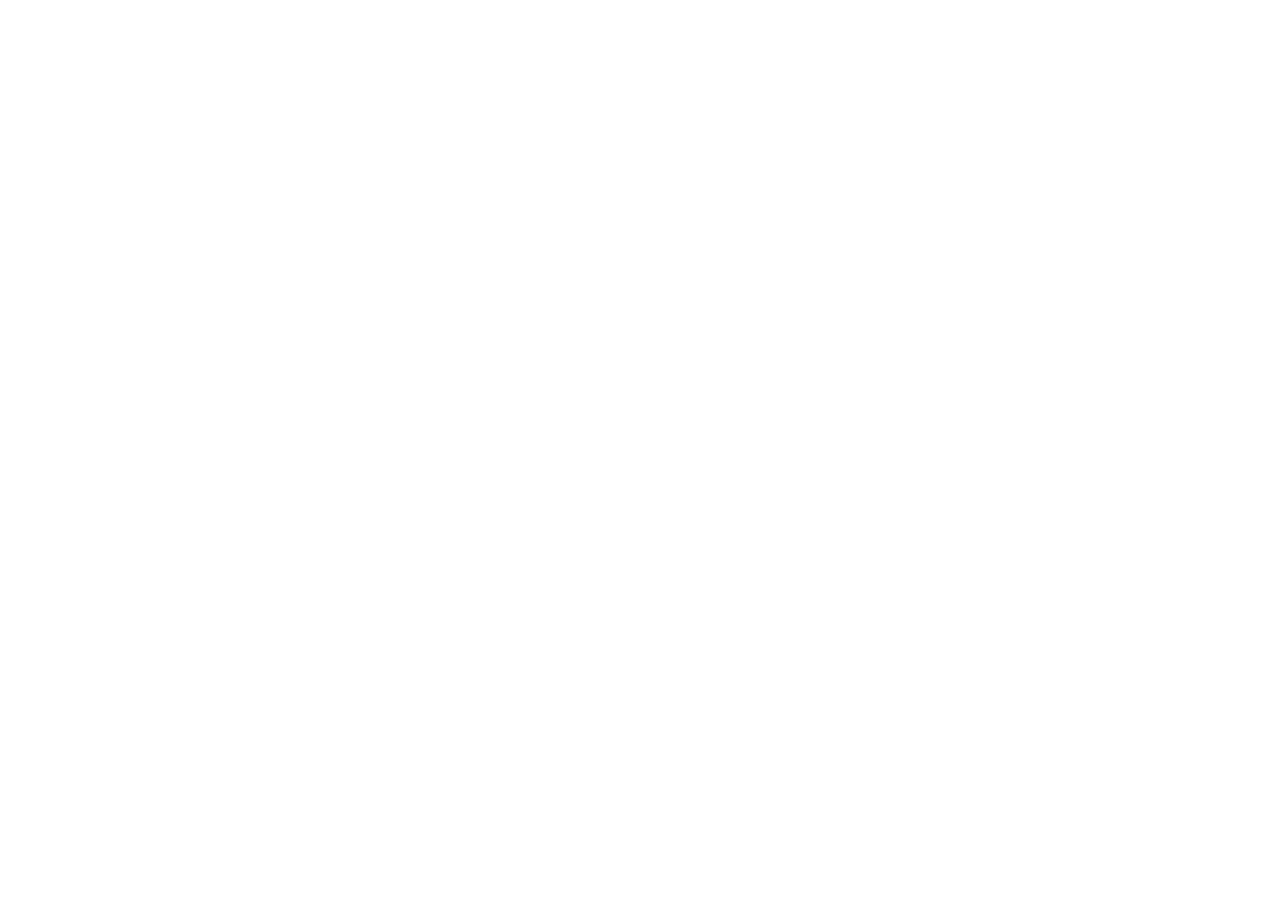
==== faq.html @ b0db0091 "Create FAQ page with key questions and answers." ====
<!DOCTYPE html>
<html lang="uk">
<head>
  <meta charset="UTF-8">
  <title>Часті запитання | AdoptMe Elite Shops</title>
  <link rel="stylesheet" href="style.css">
</head>
<body>
  <main class="faq-section">
    <h1>Часті запитання</h1>
    <div class="faq-item">
      <h2>Чому нам довіряють?</h2>
      <p>Ми гарантуємо чесну угоду та прозорі умови. Якщо у вас виникнуть питання чи складнощі, ми завжди допоможемо та вирішимо ситуацію на вашу користь.</p>
    </div>
    <div class="faq-item">
      <h2>Що буде, якщо не буде оплати?</h2>
      <p>Якщо ви не скинете гроші протягом 10-20 хвилин після замовлення, ми повернемо вам вашого пета.</p>
    </div>
    <div class="faq-item">
      <h2>Що якщо ми не отримаємо оплату?</h2>
      <p>Якщо ми не отримуємо грошей, ми просто повертаємо вам пета ― усе чесно та безпечно.</p>
    </div>
  </main>
</body>
</html>
---- style.css ----
<style>
    :root {
        --accent: linear-gradient(135deg, #6c5ce7 0%, #a29bfe 100%);
        --accent-solid: #6c5ce7;
        --bg-dark: #05060a;
        --card-bg: linear-gradient(180deg, #161b22 0%, #0d1117 100%);
        --glass-border: rgba(255, 255, 255, 0.08);
    }

    * { box-sizing: border-box; margin: 0; padding: 0; }
    
    ::-webkit-scrollbar { width: 6px; }
    ::-webkit-scrollbar-thumb { background: #333; border-radius: 10px; }

    body {
        font-family: 'Montserrat', sans-serif;
        background: var(--bg-dark); color: #fff;
        display: flex; height: 100vh; overflow: hidden;
    }

    /* SIDEBAR - Desktop */
    .sidebar {
        width: 300px; background: #0d1117; border-right: 1px solid var(--glass-border);
        padding: 40px 25px; display: flex; flex-direction: column; z-index: 100;
        transition: 0.3s;
    }

    .logo {
        font-weight: 900; font-size: 24px; text-align: center; margin-bottom: 40px;
        background: linear-gradient(90deg, #a29bfe, #6c5ce7);
        -webkit-background-clip: text; -webkit-text-fill-color: transparent;
    }

    .search-box { position: relative; margin-bottom: 25px; }
    .search-box input {
        width: 100%; background: #05060a; border: 1px solid var(--glass-border);
        padding: 14px 14px 14px 45px; border-radius: 12px; color: #fff; outline: none;
    }
    .search-box i { position: absolute; left: 15px; top: 15px; color: var(--accent-solid); }

    .nav-link {
        padding: 15px 20px; border-radius: 12px; color: #8b949e;
        text-decoration: none; font-weight: 700; margin-bottom: 10px;
        display: flex; align-items: center; gap: 12px; cursor: pointer; transition: 0.3s;
    }
    .nav-link.active { background: var(--accent); color: #fff; }
    .nav-link.support-link { margin-top: 20px; border: 1px solid var(--accent-solid); color: var(--accent-solid); }

    /* GRID & MAIN */
    .main { flex: 1; overflow-y: auto; padding: 40px; }
    .grid { display: grid; grid-template-columns: repeat(auto-fill, minmax(280px, 1fr)); gap: 25px; }

    .card {
        background: var(--card-bg); border: 1px solid var(--glass-border);
        border-radius: 30px; padding: 30px; text-align: center;
        transition: 0.4s; cursor: pointer; position: relative;
    }
    .card:hover { transform: translateY(-10px); border-color: #6c5ce7; box-shadow: 0 15px 30px rgba(0,0,0,0.5); }

    .card img { width: 140px; height: 140px; object-fit: contain; margin-bottom: 15px; pointer-events: none; }
    .rarity { color: #ff7675; font-size: 10px; font-weight: 900; letter-spacing: 2px; margin-bottom: 5px; }
    .pet-info-small { font-size: 11px; color: #8b949e; font-weight: 700; margin-bottom: 15px; }
    .pet-name { font-size: 19px; font-weight: 900; margin-bottom: 20px; }

    .tg-btn {
        background: #0088cc; color: #fff !important; text-decoration: none;
        padding: 14px; width: 100%; border-radius: 12px;
        display: flex; align-items: center; justify-content: center; gap: 8px;
        font-weight: 800; font-size: 10px; text-transform: uppercase;
        transition: 0.3s; position: relative; z-index: 10;
    }

    /* MODALS */
    .overlay {
        position: fixed; inset: 0; background: rgba(0,0,0,0.85);
        display: none; justify-content: center; align-items: center; z-index: 1000;
        backdrop-filter: blur(8px);
    }
    .modal {
        background: #161b22; color: #fff; width: 90%; max-width: 450px;
        border-radius: 35px; padding: 40px; position: relative; text-align: center;
        border: 1px solid var(--glass-border);
    }
    .info-tag { background: rgba(255,255,255,0.05); padding: 12px; border-radius: 12px; margin: 15px 0; font-size: 14px; color: #a29bfe; font-weight: 700; border: 1px solid rgba(162, 155, 254, 0.2); }
    .close-btn { position: absolute; top: 20px; right: 20px; font-size: 24px; cursor: pointer; color: #444; }

    .lang-switcher { margin-top: auto; display: flex; gap: 10px; padding-top: 20px; }
    .l-btn { background: #161b22; border: 1px solid var(--glass-border); color: #fff; padding: 8px; border-radius: 8px; cursor: pointer; flex: 1; }
    .l-btn.active { background: var(--accent-solid); }

    /* MOBILE ADAPTATION - ТУТ ОСНОВНІ ЗМІНИ */
    @media (max-width: 768px) {
        body { flex-direction: column; overflow-y: auto; height: auto; }
        
        .sidebar { 
            width: 100%; height: auto; position: sticky; top: 0; 
            padding: 15px; border-right: none; border-bottom: 1px solid var(--glass-border); 
            background: #0d1117;
        }

        .logo { font-size: 20px; margin-bottom: 15px; }

        .search-box { margin-bottom: 15px; }

        /* Кнопки навігації в ряд на телефоні */
        .nav-link { 
            display: inline-flex; width: auto; margin-right: 8px; margin-bottom: 5px; 
            padding: 10px 15px; font-size: 13px; 
        }
        .nav-link.support-link { margin-top: 0; }

        .lang-switcher { 
            display: flex; margin-top: 10px; padding-top: 0; 
            position: absolute; top: 15px; right: 15px; width: 80px;
        }
        .l-btn { padding: 5px; font-size: 11px; }

        .main { padding: 15px; }

        /* Робимо 2 колонки для петов на мобілках */
        .grid { 
            grid-template-columns: repeat(auto-fill, minmax(150px, 1fr)); 
            gap: 15px; 
        }

        .card { padding: 15px; border-radius: 20px; }
        .card img { width: 100px; height: 100px; }
        .pet-name { font-size: 15px; margin-bottom: 15px; }
        .pet-info-small { font-size: 9px; }
        .tg-btn { padding: 10px; font-size: 9px; }
    }
</style>
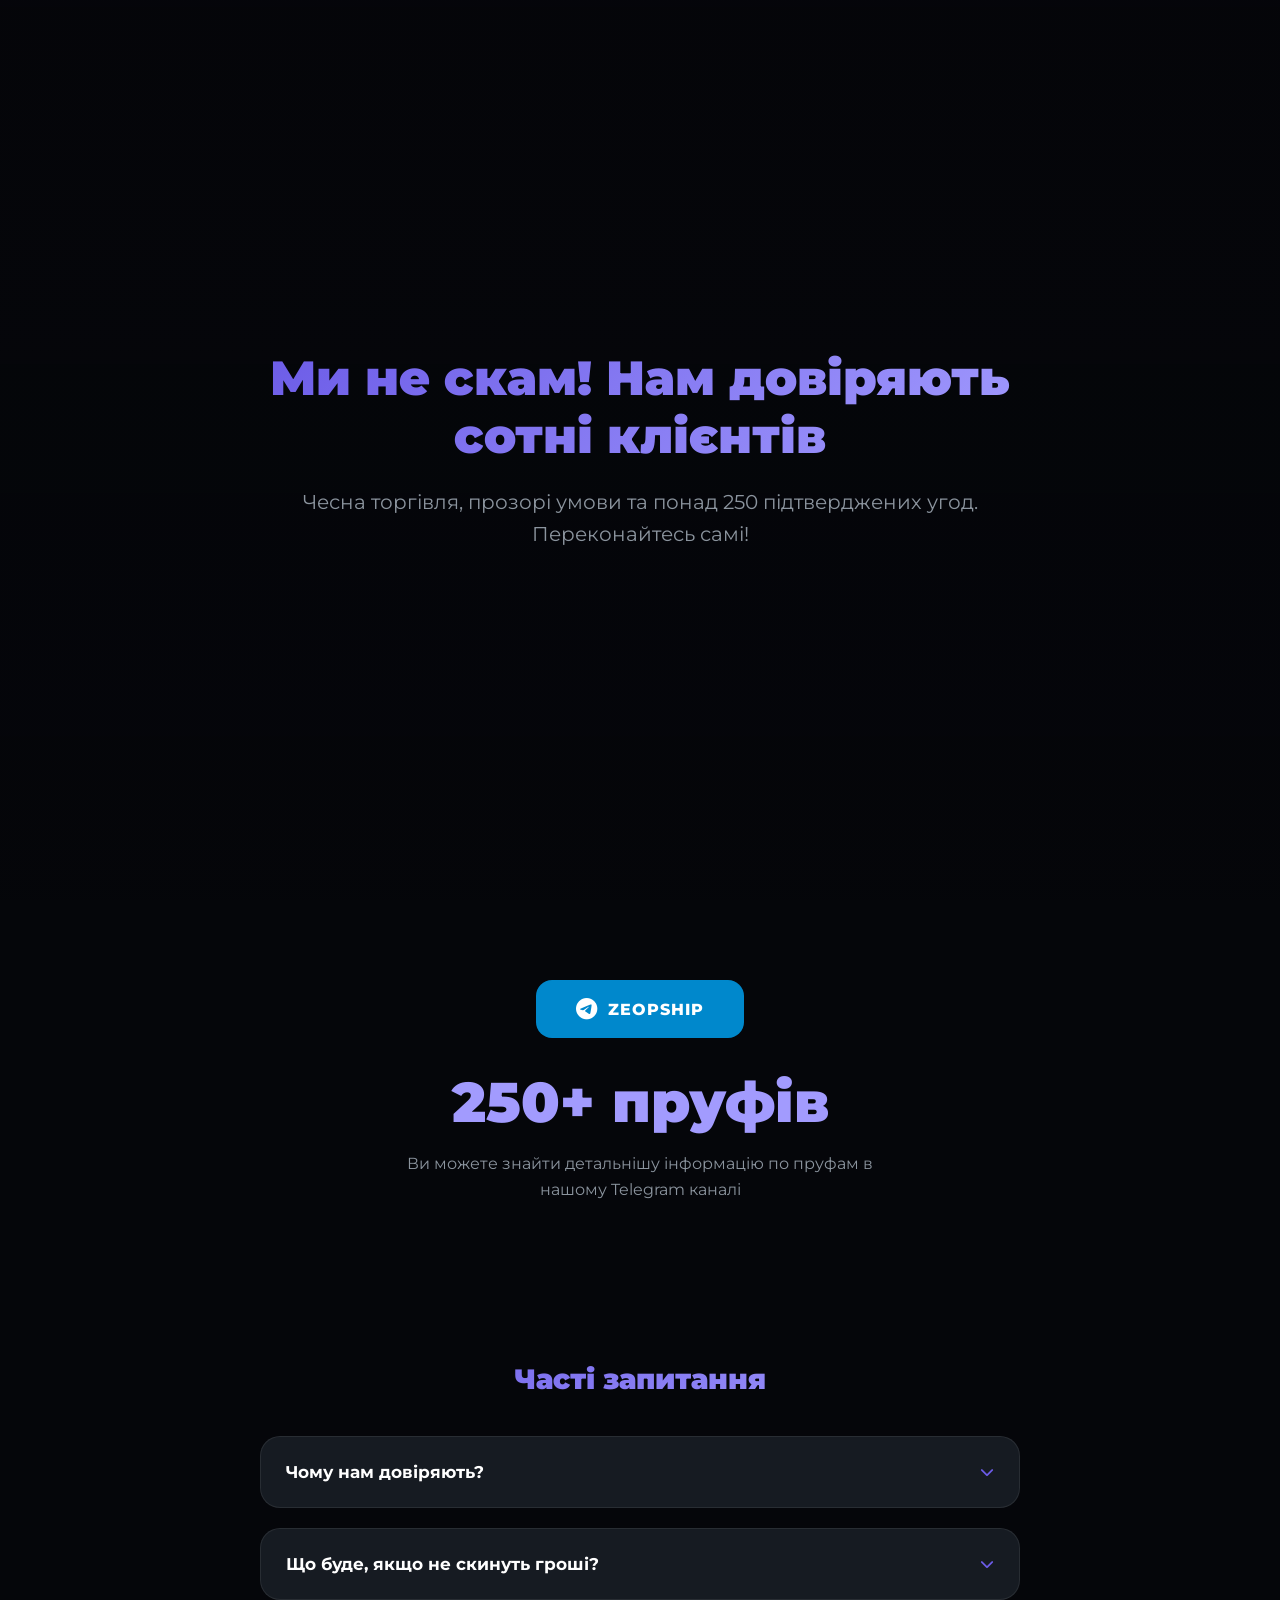
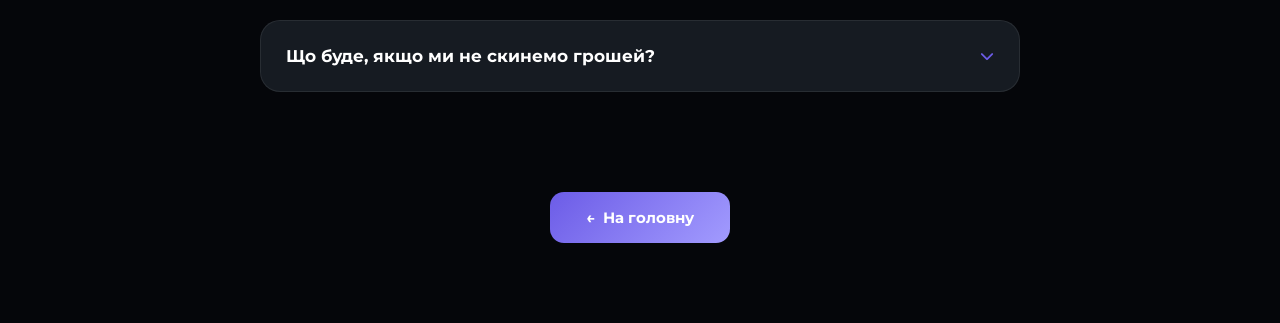
==== commit 68a33988: "Rewrite faq.html: hero video, proofs section, FAQ accordion, back button - Dark theme matching index" ====
--- a/faq.html
+++ b/faq.html
@@ -1,25 +1,336 @@
 <!DOCTYPE html>
 <html lang="uk">
 <head>
-  <meta charset="UTF-8">
-  <title>Часті запитання | AdoptMe Elite Shops</title>
-  <link rel="stylesheet" href="style.css">
+    <meta charset="UTF-8">
+    <meta name="viewport" content="width=device-width, initial-scale=1.0">
+    <title>Часті запитання | AdoptMe Elite Shops</title>
+    <link rel="stylesheet" href="https://cdnjs.cloudflare.com/ajax/libs/font-awesome/6.5.1/css/all.min.css">
+    <link href="https://fonts.googleapis.com/css2?family=Montserrat:wght@300;400;700;900&display=swap" rel="stylesheet">
+    <style>
+        /* --- CSS ЗМІННІ --- */
+        :root {
+            --accent: linear-gradient(135deg, #6c5ce7 0%, #a29bfe 100%);
+            --accent-solid: #6c5ce7;
+            --accent-light: #a29bfe;
+            --bg-dark: #05060a;
+            --card-bg: linear-gradient(180deg, #161b22 0%, #0d1117 100%);
+            --sidebar-bg: #0d1117;
+            --glass-border: rgba(255, 255, 255, 0.08);
+            --text-main: #fff;
+            --text-muted: #8b949e;
+            --shadow-main: 0 10px 30px rgba(0,0,0,0.5);
+            --transition: all 0.4s cubic-bezier(0.175, 0.885, 0.32, 1.275);
+        }
+
+        * { box-sizing: border-box; margin: 0; padding: 0; outline: none; -webkit-tap-highlight-color: transparent; }
+
+        ::-webkit-scrollbar { width: 6px; }
+        ::-webkit-scrollbar-thumb { background: #333; border-radius: 10px; }
+
+        body {
+            font-family: 'Montserrat', sans-serif;
+            background: var(--bg-dark);
+            color: var(--text-main);
+            overflow-x: hidden;
+            opacity: 0;
+            animation: bodyFadeIn 1s forwards;
+        }
+
+        @keyframes bodyFadeIn { to { opacity: 1; } }
+
+        /* --- HERO СЕКЦІЯ З ВІДЕО ФОНОМ --- */
+        .hero {
+            position: relative;
+            width: 100%;
+            height: 100vh;
+            min-height: 500px;
+            display: flex;
+            align-items: center;
+            justify-content: center;
+            text-align: center;
+            overflow: hidden;
+        }
+
+        .hero-overlay {
+            position: absolute;
+            inset: 0;
+            background: linear-gradient(180deg, rgba(5,6,10,0.7) 0%, rgba(5,6,10,0.95) 100%);
+            z-index: 1;
+        }
+
+        .hero-video {
+            position: absolute;
+            top: 0;
+            left: 0;
+            width: 100%;
+            height: 100%;
+            object-fit: cover;
+            opacity: 0.3;
+            z-index: 0;
+        }
+
+        .hero-content {
+            position: relative;
+            z-index: 2;
+            max-width: 800px;
+            padding: 0 20px;
+        }
+
+        .hero-content h1 {
+            font-size: 48px;
+            font-weight: 900;
+            margin-bottom: 20px;
+            background: var(--accent);
+            -webkit-background-clip: text;
+            -webkit-text-fill-color: transparent;
+            line-height: 1.2;
+        }
+
+        .hero-content p {
+            font-size: 20px;
+            color: var(--text-muted);
+            font-weight: 400;
+            line-height: 1.6;
+        }
+
+        /* --- СЕКЦІЯ ПРУФІВ --- */
+        .proofs-section {
+            padding: 80px 20px;
+            text-align: center;
+        }
+
+        .tg-btn {
+            display: inline-flex;
+            align-items: center;
+            justify-content: center;
+            gap: 10px;
+            background: #0088cc;
+            color: #fff !important;
+            text-decoration: none;
+            padding: 18px 40px;
+            border-radius: 16px;
+            font-weight: 800;
+            font-size: 16px;
+            text-transform: uppercase;
+            letter-spacing: 1px;
+            transition: var(--transition);
+        }
+
+        .tg-btn:hover {
+            transform: translateY(-4px);
+            box-shadow: 0 10px 30px rgba(0, 136, 204, 0.4);
+        }
+
+        .tg-btn i {
+            font-size: 22px;
+        }
+
+        .proofs-count {
+            font-size: 56px;
+            font-weight: 900;
+            color: var(--accent-light);
+            margin-top: 30px;
+        }
+
+        .proofs-desc {
+            font-size: 16px;
+            color: var(--text-muted);
+            margin-top: 15px;
+            max-width: 500px;
+            margin-left: auto;
+            margin-right: auto;
+            line-height: 1.6;
+        }
+
+        /* --- FAQ СЕКЦІЯ --- */
+        .faq-section {
+            padding: 80px 20px 60px;
+            max-width: 800px;
+            margin: 0 auto;
+        }
+
+        .faq-title {
+            font-size: 28px;
+            font-weight: 900;
+            text-align: center;
+            background: var(--accent);
+            -webkit-background-clip: text;
+            -webkit-text-fill-color: transparent;
+            margin-bottom: 40px;
+        }
+
+        .faq-item {
+            background: #161b22;
+            border: 1px solid rgba(255, 255, 255, 0.08);
+            border-radius: 20px;
+            padding: 25px;
+            margin-bottom: 20px;
+            cursor: pointer;
+            transition: var(--transition);
+        }
+
+        .faq-item:hover {
+            border-color: #6c5ce7;
+            box-shadow: 0 5px 20px rgba(108, 92, 231, 0.15);
+        }
+
+        .faq-question {
+            display: flex;
+            align-items: center;
+            justify-content: space-between;
+            font-size: 17px;
+            font-weight: 700;
+            color: var(--text-main);
+        }
+
+        .faq-question i {
+            font-size: 14px;
+            color: var(--accent-solid);
+            transition: transform 0.3s ease;
+        }
+
+        .faq-item.active .faq-question i {
+            transform: rotate(180deg);
+        }
+
+        .faq-answer {
+            max-height: 0;
+            overflow: hidden;
+            transition: max-height 0.4s ease, padding 0.4s ease;
+        }
+
+        .faq-item.active .faq-answer {
+            max-height: 300px;
+            padding-top: 18px;
+        }
+
+        .faq-answer p {
+            font-size: 15px;
+            color: var(--text-muted);
+            line-height: 1.7;
+        }
+
+        /* --- КНОПКА НАЗАД --- */
+        .back-section {
+            padding: 20px 20px 80px;
+            text-align: center;
+        }
+
+        .back-btn {
+            display: inline-flex;
+            align-items: center;
+            gap: 8px;
+            padding: 16px 36px;
+            border-radius: 14px;
+            background: var(--accent);
+            color: #fff;
+            text-decoration: none;
+            font-weight: 700;
+            font-size: 15px;
+            transition: var(--transition);
+        }
+
+        .back-btn:hover {
+            transform: translateY(-4px);
+            box-shadow: 0 10px 30px rgba(108, 92, 231, 0.4);
+        }
+
+        /* --- АДАПТИВНІСТЬ --- */
+        @media (max-width: 768px) {
+            .hero { height: 70vh; min-height: 400px; }
+            .hero-content h1 { font-size: 28px; }
+            .hero-content p { font-size: 16px; }
+            .proofs-section { padding: 50px 20px; }
+            .proofs-count { font-size: 40px; }
+            .tg-btn { padding: 14px 30px; font-size: 14px; }
+            .faq-section { padding: 50px 15px 40px; }
+            .faq-title { font-size: 22px; }
+            .faq-question { font-size: 15px; }
+            .faq-answer p { font-size: 14px; }
+        }
+
+        @media (max-width: 480px) {
+            .hero-content h1 { font-size: 22px; }
+            .hero-content p { font-size: 14px; }
+            .proofs-count { font-size: 32px; }
+            .tg-btn { padding: 12px 24px; font-size: 12px; }
+            .faq-question { font-size: 14px; }
+        }
+    </style>
 </head>
 <body>
-  <main class="faq-section">
-    <h1>Часті запитання</h1>
-    <div class="faq-item">
-      <h2>Чому нам довіряють?</h2>
-      <p>Ми гарантуємо чесну угоду та прозорі умови. Якщо у вас виникнуть питання чи складнощі, ми завжди допоможемо та вирішимо ситуацію на вашу користь.</p>
+
+    <!-- ===== HERO СЕКЦІЯ З ВІДЕО ФОНОМ ===== -->
+    <section class="hero">
+        <!-- ЗАМІНІТЬ src ВІДЕО НА СВОЄ ПОСИЛАННЯ -->
+        <video class="hero-video" autoplay muted loop playsinline>
+            <source src="" type="video/mp4">
+        </video>
+        <div class="hero-overlay"></div>
+        <div class="hero-content">
+            <h1>Ми не скам! Нам довіряють сотні клієнтів</h1>
+            <p>Чесна торгівля, прозорі умови та понад 250 підтверджених угод. Переконайтесь самі!</p>
+        </div>
+    </section>
+
+    <!-- ===== СЕКЦІЯ ПРУФІВ ===== -->
+    <section class="proofs-section">
+        <a href="https://t.me/zeopship" target="_blank" class="tg-btn">
+            <i class="fa-brands fa-telegram"></i> ZEOPSHIP
+        </a>
+        <div class="proofs-count">250+ пруфів</div>
+        <p class="proofs-desc">Ви можете знайти детальнішу інформацію по пруфам в нашому Telegram каналі</p>
+    </section>
+
+    <!-- ===== FAQ СЕКЦІЯ ===== -->
+    <section class="faq-section">
+        <h2 class="faq-title">Часті запитання</h2>
+
+        <div class="faq-item">
+            <div class="faq-question" onclick="toggleFaq(this)">
+                <span>Чому нам довіряють?</span>
+                <i class="fa-solid fa-chevron-down"></i>
+            </div>
+            <div class="faq-answer">
+                <p>Ми гарантуємо чесну угоду та прозорі умови. У нас вже понад 250 успішних угод, підтверджених у нашому Telegram каналі @zeopship. Ми працюємо відкрито — кожна угода фіксується як пруф. Якщо у вас виникнуть питання чи складнощі, ми завжди допоможемо та вирішимо ситуацію на вашу користь.</p>
+            </div>
+        </div>
+
+        <div class="faq-item">
+            <div class="faq-question" onclick="toggleFaq(this)">
+                <span>Що буде, якщо не скинуть гроші?</span>
+                <i class="fa-solid fa-chevron-down"></i>
+            </div>
+            <div class="faq-answer">
+                <p>Якщо ви не скинете гроші протягом 10-20 хвилин після замовлення, ми просто повернемо вам вашого пета. Жодних ризиків для вас — все чесно та безпечно.</p>
+            </div>
+        </div>
+
+        <div class="faq-item">
+            <div class="faq-question" onclick="toggleFaq(this)">
+                <span>Що буде, якщо ми не скинемо грошей?</span>
+                <i class="fa-solid fa-chevron-down"></i>
+            </div>
+            <div class="faq-answer">
+                <p>Якщо ми не отримуємо оплату, ми просто повертаємо вам пета назад. Ми працюємо чесно і ніколи не обманюємо наших клієнтів. Ваша безпека — наш пріоритет.</p>
+            </div>
+        </div>
+    </section>
+
+    <!-- ===== КНОПКА НАЗАД ===== -->
+    <div class="back-section">
+        <a href="index.html" class="back-btn">
+            <span>&larr;</span> На головну
+        </a>
     </div>
-    <div class="faq-item">
-      <h2>Що буде, якщо не буде оплати?</h2>
-      <p>Якщо ви не скинете гроші протягом 10-20 хвилин після замовлення, ми повернемо вам вашого пета.</p>
-    </div>
-    <div class="faq-item">
-      <h2>Що якщо ми не отримаємо оплату?</h2>
-      <p>Якщо ми не отримуємо грошей, ми просто повертаємо вам пета ― усе чесно та безпечно.</p>
-    </div>
-  </main>
+
+    <script>
+        function toggleFaq(el) {
+            const item = el.parentElement;
+            const wasActive = item.classList.contains('active');
+            document.querySelectorAll('.faq-item').forEach(i => i.classList.remove('active'));
+            if (!wasActive) item.classList.add('active');
+        }
+    </script>
 </body>
-</html>+</html>
